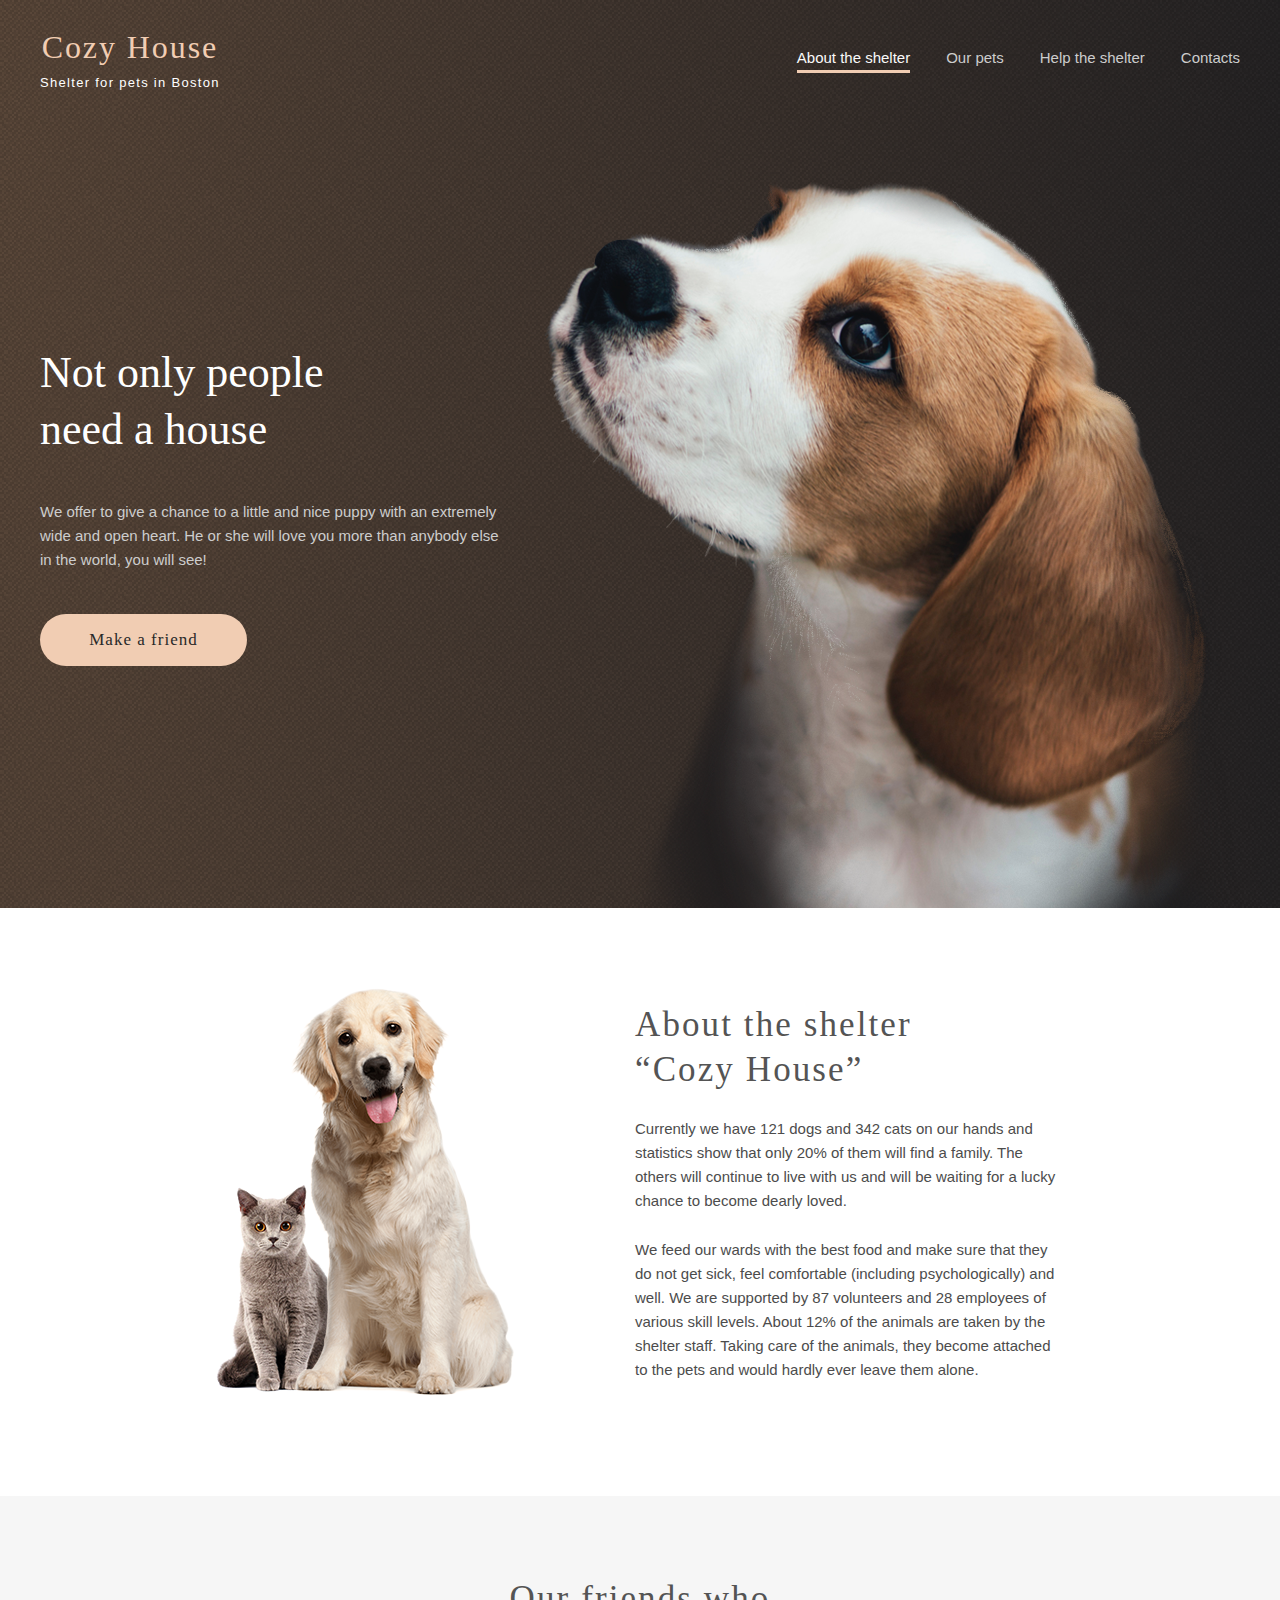
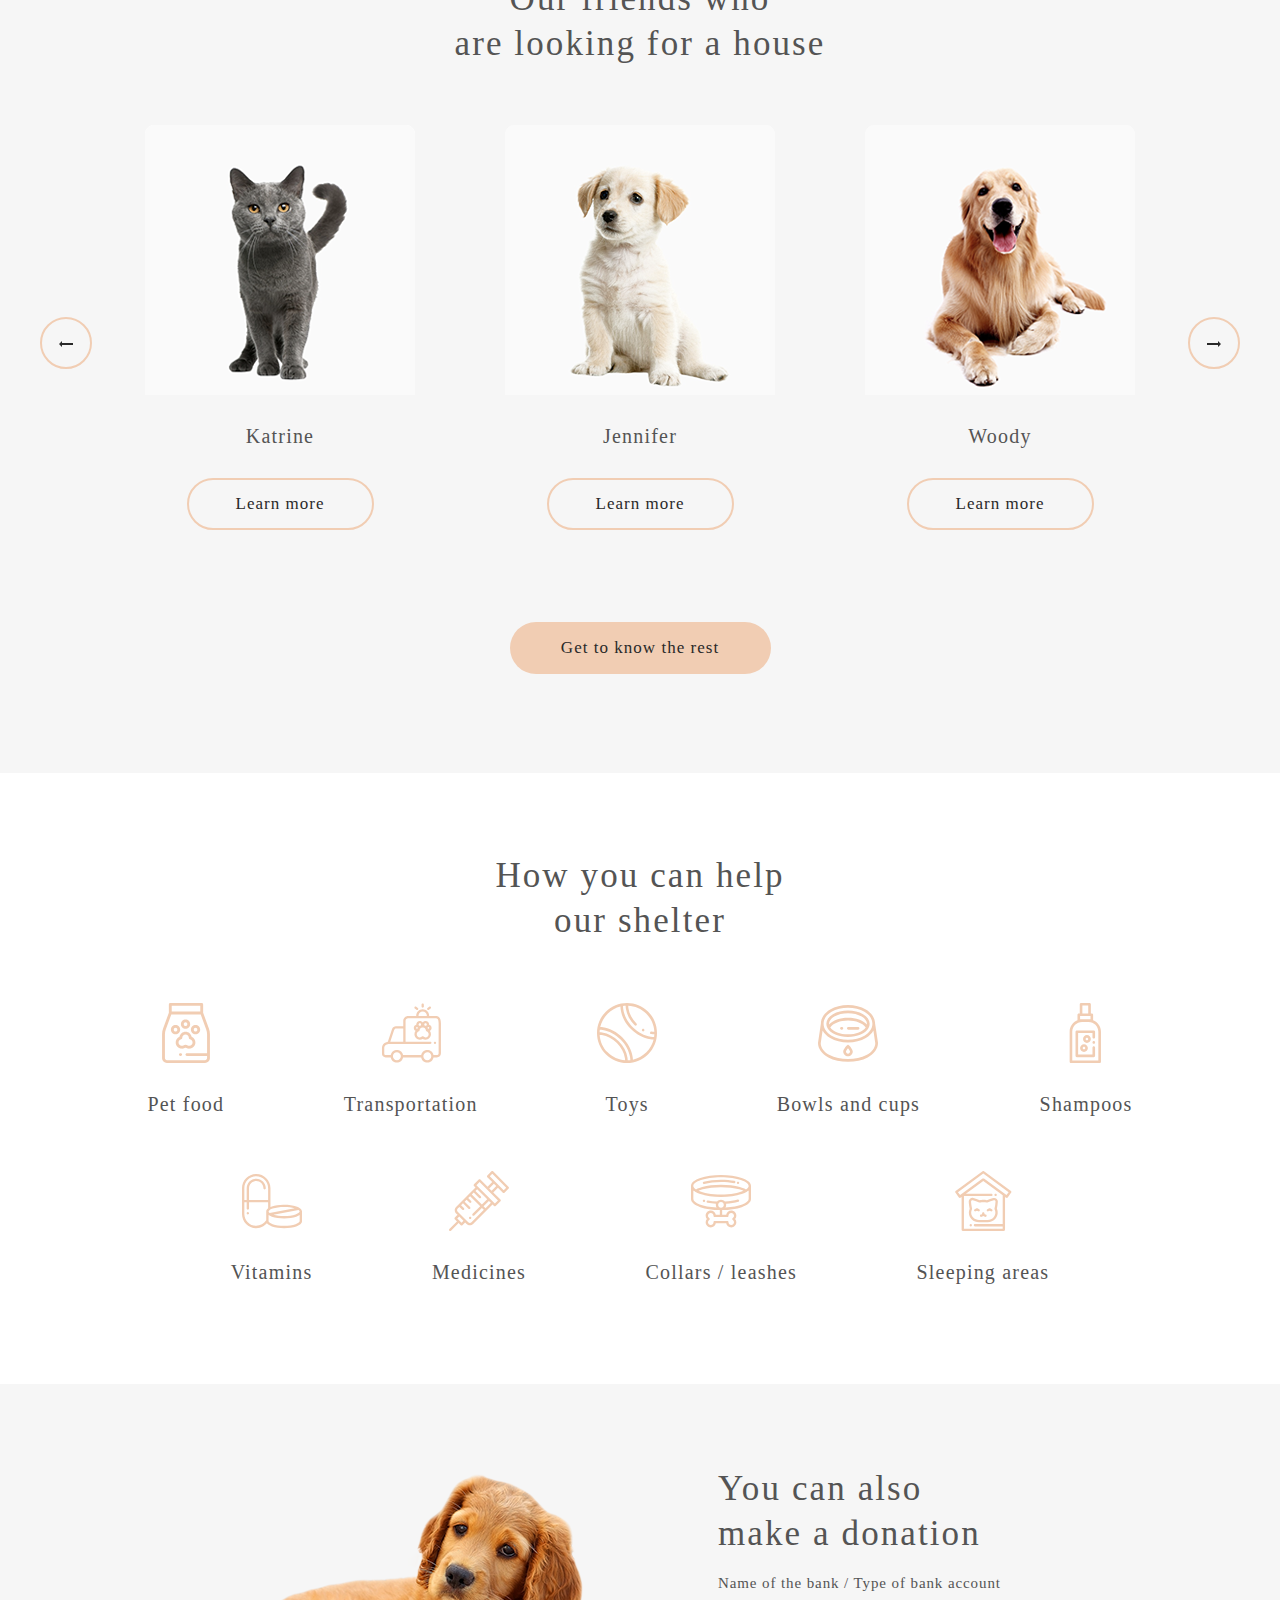
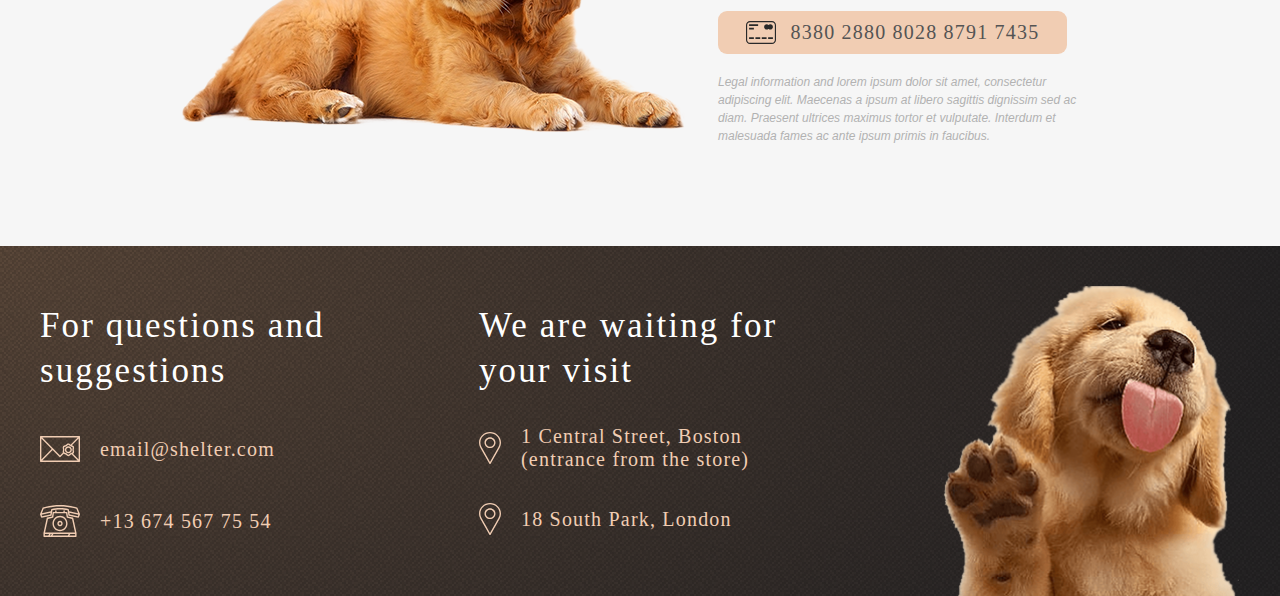
==== index.html @ fbd0bf19 "init: shelter page" ====
<!DOCTYPE html>
<html lang="en">
  <head>
    <meta charset="UTF-8" />
    <meta http-equiv="X-UA-Compatible" content="IE=edge" />
    <meta name="viewport" content="width=device-width, initial-scale=1.0" />
    <link rel="stylesheet" type="text/css" href="style.css" />
    <title>Shelter</title>
  </head>
  <body>
    <div class="first-whole-width">
      <div class="main-wrapper">
        <div class="wrapper-first-screen">
          <div class="first-screen">
            <header>
              <div class="logo">
                <h2 class="title">Cozy House</h2>
                <p class="subtitle">Shelter for pets in Boston</p>
              </div>
              <nav>
                <ul>
                  <li class="active">
                    <a href="#">About the shelter</a>
                    <div></div>
                  </li>
                  <li>
                    <a href="#">Our pets</a>
                    <div></div>
                  </li>
                  <li>
                    <a href="#">Help the shelter</a>
                    <div></div>
                  </li>
                  <li>
                    <a href="#">Contacts</a>
                    <div></div>
                  </li>
                </ul>
              </nav>
            </header>
            <section>
              <h2>Not only people need a house</h2>
              <p class="p-large">
                We offer to give a chance to a little and nice puppy with an
                extremely wide and open heart. He or she will love you more than
                anybody else in the world, you will see!
              </p>
              <button>Make a friend</button>
            </section>
            <div><img src="/images/start-screen-puppy.png" alt="" /></div>
          </div>
        </div>
      </div>

      <main>
        <div class="second-whole-width">
          <div class="wrapper-second-screen">
            <div class="second-screen">
              <section>
                <div>
                  <img
                    src="./images/about-pets.png"
                    alt="a dog with floppy ears and curios cat are looking at you "
                  />
                </div>
                <div>
                  <h3>
                    About the shelter <br />
                    “Cozy House”
                  </h3>
                  <p class="p-large">
                    Currently we have 121 dogs and 342 cats on our hands and
                    statistics show that only 20% of them will find a family.
                    The others will continue to live with us and will be waiting
                    for a lucky chance to become dearly loved.
                  </p>
                  <p class="p-large">
                    We feed our wards with the best food and make sure that they
                    do not get sick, feel comfortable (including
                    psychologically) and well. We are supported by 87 volunteers
                    and 28 employees of various skill levels. About 12% of the
                    animals are taken by the shelter staff. Taking care of the
                    animals, they become attached to the pets and would hardly
                    ever leave them alone.
                  </p>
                </div>
              </section>
            </div>
          </div>
        </div>
        <div class="third-whole-width">
          <div class="wrapper-third-screen">
            <div class="third-screen">
              <section>
                <h3>Our friends who <br />are looking for a house</h3>
                <div>
                  <button>
                    <img
                      src="./images/Arrow-left.svg"
                      alt="arrow to the left"
                    />
                  </button>
                  <div class="pets">
                    <figure>
                      <div>
                        <img
                          src="./images/pets-katrine.png"
                          alt="nice looking pussy"
                        />
                      </div>
                      <figcaption>Katrine</figcaption>
                      <button>Learn more</button>
                    </figure>
                    <figure>
                      <div>
                        <img
                          src="./images/pets-jennifer.png"
                          alt="nice looking doggy"
                        />
                      </div>
                      <figcaption>Jennifer</figcaption>
                      <button>Learn more</button>
                    </figure>

                    <figure>
                      <div>
                        <img
                          src="./images/pets-woody.png"
                          alt="nice looking dog"
                        />
                      </div>
                      <figcaption>Woody</figcaption>
                      <button>Learn more</button>
                    </figure>
                  </div>
                  <button>
                    <img
                      src="./images/Arrow-right.svg"
                      alt="arrow to the right"
                    />
                  </button>
                </div>
                <button>Get to know the rest</button>
              </section>
            </div>
          </div>
        </div>
        <div class="fourth-whole-width">
          <div class="wrapper-fourth-screen">
            <div class="fourth-screen">
              <h3>
                How you can help<br />
                our shelter
              </h3>
              <ul>
                <li>
                  <img src="./images/icon-pet-food.svg" alt="" />
                  <h4>Pet food</h4>
                </li>
                <li>
                  <img src="./images/icon-transportation.svg" alt="" />
                  <h4>Transportation</h4>
                </li>
                <li>
                  <img src="./images/icon-toys.svg" alt="" />
                  <h4>Toys</h4>
                </li>
                <li>
                  <img src="./images/icon-bowls-and-cups.svg" alt="" />
                  <h4>Bowls and cups</h4>
                </li>
                <li>
                  <img src="./images/icon-shampoos.svg" alt="" />
                  <h4>Shampoos</h4>
                </li>

                <li>
                  <img src="./images/icon-vitamins.svg" alt="" />
                  <h4>Vitamins</h4>
                </li>
                <li>
                  <img src="./images/icon-medicines.svg" alt="" />
                  <h4>Medicines</h4>
                </li>
                <li>
                  <img src="./images/icon-collars-leashes.svg" alt="" />
                  <h4>Collars / leashes</h4>
                </li>
                <li>
                  <img src="./images/icon-sleeping-area.svg" alt="" />
                  <h4>Sleeping areas</h4>
                </li>
              </ul>
            </div>
          </div>
        </div>
        <div class="fifth-whole-width">
          <div class="wrapper-fifth-screen">
            <div class="fifth-screen">
              <section>
                <div>
                  <img src="./images/donation-dog.png" alt="nice doggy" />
                </div>
                <div>
                  <h3>
                    You can also <br />
                    make a donation
                  </h3>
                  <h5>Name of the bank / Type of bank account</h5>
                  <div class="card">
                    <img
                      src="./images/credit-card.svg"
                      alt="credit card icon"
                    />
                    <p class="card-p">8380 2880 8028 8791 7435</p>
                  </div>
                  <p class="legal">
                    Legal information and lorem ipsum dolor sit amet,
                    consectetur adipiscing elit. Maecenas a ipsum at libero
                    sagittis dignissim sed ac diam. Praesent ultrices maximus
                    tortor et vulputate. Interdum et malesuada fames ac ante
                    ipsum primis in faucibus.
                  </p>
                </div>
              </section>
            </div>
          </div>
        </div>
      </main>
      <div class="sixth-whole-width">
        <footer class="wrapper-sixth-screen">
          <div class="sixth-screen">
            <div>
              <h3>For questions and suggestions</h3>
              <address class="address1">
                <div>
                  <img src="./images/icon-email.svg" alt="email icon" />
                  <p>email@shelter.com</p>
                </div>
                <div>
                  <img src="./images/icon-phone.svg" alt="telephone icon" />
                  <p>+13 674 567 75 54</p>
                </div>
              </address>
            </div>

            <div>
              <h3>We are waiting for your visit</h3>
              <address class="address2">
                <div>
                  <img src="./images/icon-marker.svg" alt="email icon" />
                  <p>1 Central Street, Boston (entrance from the store)</p>
                </div>
                <div>
                  <img src="./images/icon-marker.svg" alt="telephone icon" />
                  <p>18 South Park, London</p>
                </div>
              </address>
            </div>
          </div>
          <img src="./images/footer-puppy.png" alt="sweety puppy pic" />
        </footer>
      </div>
    </div>
  </body>
</html>
---- style.css ----
*,
::before,
::after {
  box-sizing: border-box;
}

body {
  width: 100%;
  padding: 0;
  margin: 0;
}

.wrapper-first-screen {
  height: 908px;
  width: 1280px;
}

.first-screen button {
  background-color: #f1cdb3;
  border-radius: 100px;
  width: 207px;
  height: 52px;

  border: none;
  padding: 0;

  cursor: pointer;

  font-family: Georgia, "Times New Roman", Times, serif;
  font-style: normal;
  font-weight: 400;
  font-size: 17px;
  line-height: 22px;

  letter-spacing: 0.06em;

  color: #292929;
  transition: all;
  transition-duration: 300ms;
}

.first-screen button:hover {
  background-color: #fddcc4;
}

.first-screen :where(h2, h3, h4) {
  font-style: normal;
  font-weight: 400;
  color: #ffffff;
}

h2,
h3,
h4,
h5 {
  font-style: normal;
  font-weight: 400;
  color: #545454;
  padding: 0;
  margin: 0;
}

h2 {
  font-size: 44px;
  line-height: 57px;

  font-family: Georgia, "Times New Roman", Times, serif;
}

h3 {
  font-size: 35px;
  line-height: 45px;

  letter-spacing: 0.06em;
  font-family: Georgia, "Times New Roman", Times, serif;
}

h4 {
  font-size: 20px;
  line-height: 23px;
  letter-spacing: 0.06em;
  font-family: Georgia, "Times New Roman", Times, serif;
}

h5 {
  font-size: 15px;
  line-height: 17px;
  letter-spacing: 0.06em;
  font-family: Georgia, "Times New Roman", Times, serif;
}

p {
  font-family: Arial, Helvetica, sans-serif;
  font-style: italic;
  font-weight: 400;
  font-size: 12px;
  line-height: 18px;
  color: #4c4c4c;
  padding: 0;
  margin: 0;
}

.p-large {
  font-style: normal;
  font-weight: 400;
  font-size: 15px;
  line-height: 24px;
  color: #4c4c4c;
  padding: 0;
  margin: 0;
}

.first-screen p {
  font-family: Arial, Helvetica, sans-serif;
  font-style: italic;
  font-weight: 400;
  font-size: 12px;
  line-height: 18px;
  color: #b2b2b2;
}

.first-screen .p-large {
  font-style: normal;
  font-weight: 400;
  font-size: 15px;
  line-height: 24px;
  color: #cdcdcd;
}

.first-whole-width {
  background: url(./images/noise.png),
    radial-gradient(100% 215.42% at 0% 0%, #5b483a 0%, #262425 100%)
      /* warning: gradient uses a rotation that is not supported by CSS and may not behave as expected */,
    #211f20;
}

.second-whole-width {
  background-color: #ffffff;
  display: flex;
  justify-content: center;
}

.third-whole-width {
  background-color: #f6f6f6;
  display: flex;
  justify-content: center;
}

.fourth-whole-width {
  background-color: #ffffff;
  display: flex;
  justify-content: center;
}

.fifth-whole-width {
  background-color: #f6f6f6;
  display: flex;
  justify-content: center;
}

.sixth-whole-width {
  display: flex;
  justify-content: center;
  background: url(./images/noise.png),
    radial-gradient(100% 215.42% at 0% 0%, #5b483a 0%, #262425 100%)
      /* warning: gradient uses a rotation that is not supported by CSS and may not behave as expected */,
    #211f20;
}

.first-screen {
  padding: 30px 40px 0 40px;

  position: relative;
  height: 100%;
  display: flex;
  flex-flow: column wrap;
  justify-content: space-between;
}

header {
  display: flex;
  flex-flow: row wrap;
  justify-content: space-between;
}

nav a {
  text-decoration: none;

  font-family: "Georgia";
  font-style: italic;
  font-weight: 400;
  font-size: 22px;
  line-height: 29px;

  color: #cdcdcd;
}

li {
  list-style: none;
}

header ul {
  display: flex;
  gap: 36px;
  justify-content: space-between;
}

.first-screen img {
  bottom: 0;
  right: 38px;
  position: absolute;
  width: 698px;
  height: 728px;
}

.subtitle {
  font-family: Arial, Helvetica, sans-serif;
  font-style: normal;
  font-weight: 400;
  font-size: 13px;
  line-height: 15px;

  letter-spacing: 0.1em;

  color: #ffffff;
  padding: 0;
  margin: 0;
}

.logo {
  display: flex;
  flex-flow: column wrap;
  gap: 10px;
  align-items: center;
}

nav a {
  text-decoration: none;

  font-family: Arial, Helvetica, sans-serif;
  font-style: normal;
  font-weight: 400;
  font-size: 15px;
  line-height: 24px;

  color: #cdcdcd;
  transition: all;
  transition-duration: 300ms;
}

nav li:hover a {
  color: #fafafa;
}

nav li:nth-child(1) a {
  color: #fafafa;
}

nav div {
  transition: all;
  transition-duration: 400ms;
  background: #f1cdb3;
  height: 3px;
  opacity: 0;
}

nav li:hover div {
  opacity: 1;
}

nav li:nth-child(1) div {
  opacity: 1;
}

.wrapper-first-screen .p-large {
  width: 460px;
  height: 72px;
}

.wrapper-first-screen h2 {
  width: 310px;
  height: 114px;
}

.wrapper-first-screen section {
  margin: 0;
  padding: 0;
  display: flex;
  flex-flow: column wrap;

  gap: 42px;
  margin-bottom: -12px;
}

.wrapper-first-screen h2 {
  margin: 0;
  padding: 0;
}

.wrapper-first-screen .p-large {
  margin: 0;
  padding: 0;
}

.wrapper-second-screen {
  padding-top: 80px;
  height: 588px;
  width: 1280px;
}

.second-screen section {
  display: flex;
  align-items: center;
  justify-content: center;
  gap: 112px;
}

.second-screen section div:nth-child(2) {
  height: 380px;
  width: 430px;
  display: flex;
  flex-flow: column wrap;
  gap: 25px;
}

.second-screen section div:nth-child(1) {
  height: 408px;
  width: 308px;
}

.wrapper-third-screen {
  height: 877px;
  width: 1280px;
  background: #f6f6f6;
}

.third-screen div button {
  background-color: transparent;
  width: 52px;
  height: 52px;
  border-radius: 100%;

  border: 2px solid #f1cdb3;

  cursor: pointer;

  transition: all;
  transition-duration: 300ms;
  margin-top: 30px;
}

.third-screen div button:hover {
  background-color: #fddcc4;
  border: 2px solid #fddcc4;
}

.third-screen section > button {
  background-color: #f1cdb3;
  border-radius: 100px;
  width: 261px;
  height: 52px;

  border: none;
  padding: 0;

  cursor: pointer;
  font-family: Georgia, "Times New Roman", Times, serif;
  font-style: normal;
  font-weight: 400;
  font-size: 17px;
  line-height: 22px;
  letter-spacing: 0.06em;
  color: #292929;
  transition: all;
  transition-duration: 300ms;
  margin-top: 33px;
}

.third-screen section > button:hover {
  background-color: #fddcc4;
}

.third-screen section {
  display: flex;
  flex-flow: column nowrap;
  justify-content: center;
  align-items: center;
  gap: 43px;
}

.third-screen section > div {
  display: flex;
  flex-flow: row nowrap;
  justify-items: center;
  align-items: center;
  gap: 13px;
}

.pets {
  display: flex;
  flex-flow: row nowrap;
  gap: 10px;
}

figcaption {
  font-family: Georgia, "Times New Roman", Times, serif;
  font-style: normal;
  font-weight: 400;
  font-size: 20px;
  line-height: 23px;
  color: #545454;
  text-align: center;
  letter-spacing: 0.06em;
}

.pets figure {
  display: flex;
  flex-flow: column nowrap;
  justify-items: center;
  align-items: center;
  gap: 26px;
}

.pets figure > button {
  width: 187px;
  height: 52px;
  color: #292929;
  font-family: Georgia, "Times New Roman", Times, serif;
  font-style: normal;
  font-weight: 400;
  font-size: 17px;
  line-height: 22px;
  border: 2px solid #f1cdb3;
  border-radius: 100px;
  margin-top: 4px;

  letter-spacing: 0.06em;
}

.third-screen h3 {
  width: 400px;
  text-align: center;
  margin-top: 80px;
}

.wrapper-fourth-screen {
  height: 611px;
  width: 1280px;
}

.wrapper-fourth-screen h3 {
  text-align: center;
  margin-bottom: 60px;
  margin-top: 80px;
}

.wrapper-fourth-screen ul {
  display: flex;
  flex-flow: row wrap;
  column-gap: 119.5px;
  justify-content: center;
  row-gap: 55px;

  padding: 0 50px 0 50px;
}
.wrapper-fourth-screen li {
  display: flex;
  flex-flow: column nowrap;
  align-items: center;
  justify-content: start;
  gap: 30px;
}

.wrapper-fourth-screen img {
  height: 60px;
  width: 60px;
}

.wrapper-fifth-screen {
  width: 1280px;
  height: 462px;
  background: #f6f6f6;
}

.card-p {
  font-family: Georgia, "Times New Roman", Times, serif;
  font-style: normal;
  font-weight: 400;
  font-size: 20px;
  line-height: 23px;

  letter-spacing: 0.06em;

  color: #545454;
}

.legal {
  font-family: Arial, Helvetica, sans-serif;
  font-style: italic;
  font-weight: 400;
  font-size: 12px;
  line-height: 18px;
  width: 380px;
  height: 72px;
  text-align: left;

  color: #b2b2b2;
}

.wrapper-fifth-screen section {
  display: flex;
  flex-flow: row nowrap;
  justify-content: center;
  gap: 31px;
  align-items: center;
}
.fifth-screen {
  padding-top: 81.5px;
}

.wrapper-fifth-screen section div:nth-child(2) {
  display: flex;
  flex-flow: column nowrap;

  gap: 19px;
}

.card {
  display: flex;
  gap: 15px;
  justify-content: center;
  align-items: center;
  background-color: #f1cdb3;
  border-radius: 9px;
  width: 349px;
  height: 43px;
}

.sixth-screen {
  display: flex;

  gap: 137px;
}

/* .wrapper-sixth-screen {
} */

.wrapper-sixth-screen {
  width: 1280px;
  height: 350px;
}
footer > img {
  position: absolute;
  right: 40px;
  bottom: 0;
}

footer {
  position: relative;
}

footer h3 {
  height: 90px;
  width: 300px;
  font-family: Georgia, "Times New Roman", Times, serif;
  font-style: normal;
  font-weight: 400;
  font-size: 35px;
  line-height: 45px;

  letter-spacing: 0.06em;

  color: #ffffff;
}

footer p {
  font-family: Georgia, "Times New Roman", Times, serif;
  font-style: normal;
  font-weight: 400;
  font-size: 20px;
  line-height: 23px;

  letter-spacing: 0.06em;

  color: #f1cdb3;
}

footer address > div {
  display: flex;
  gap: 20px;

  align-items: center;
}

.sixth-screen > div {
  padding: 57px 0px 0px 40px;
  display: flex;
  flex-flow: column wrap;
  gap: 40px;
  width: 302px;
}

.sixth-screen > div:nth-child(2) {
  justify-content: center;
  gap: 32px;
}
/*
.sixth-screen address > div:nth-child(1) {
  margin-bottom: -14px;
} */

.address1 {
  display: flex;
  flex-flow: column wrap;
  gap: 40px;
}

.address2 {
  display: flex;
  flex-flow: column wrap;
  gap: 32px;
}

body {
  width: 100wv;
}

.main-wrapper {
  display: flex;
  flex-flow: column;
  align-items: center;

  width: 100%;
}

h2.title {
  font-family: Georgia, "Times New Roman", Times, serif;
  font-style: normal;
  font-weight: 400;
  font-size: 32px;
  line-height: 35px;

  letter-spacing: 0.06em;
  height: auto;
  width: auto;

  color: #f1cdb3;
  padding: 0;
  margin: 0;
}

p.subtitle {
  font-family: Arial, Helvetica, sans-serif;
  font-style: normal;
  font-weight: 400;
  font-size: 13px;
  line-height: 15px;

  letter-spacing: 0.1em;

  color: #ffffff;
  padding: 0;
  margin: 0;
}

.logo {
  display: flex;
  flex-flow: column wrap;

  align-items: center;
  justify-content: center;
}
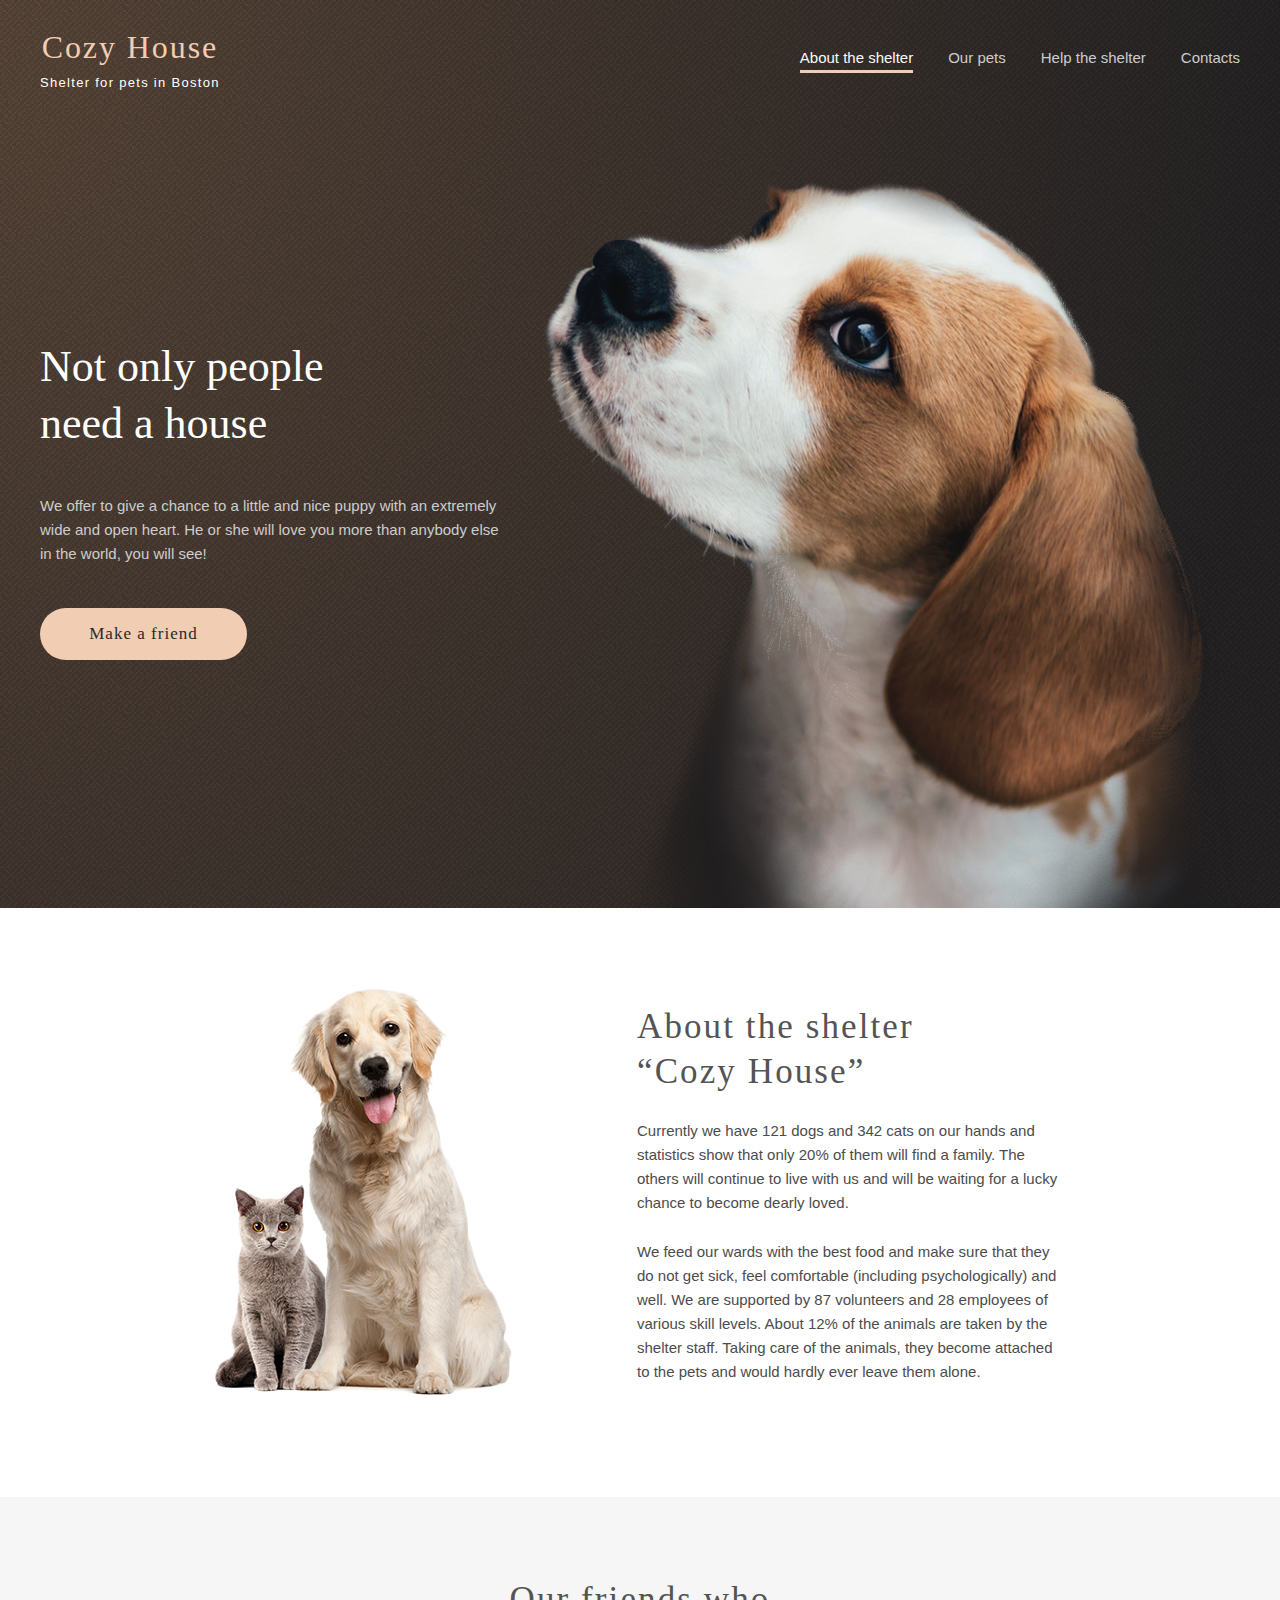
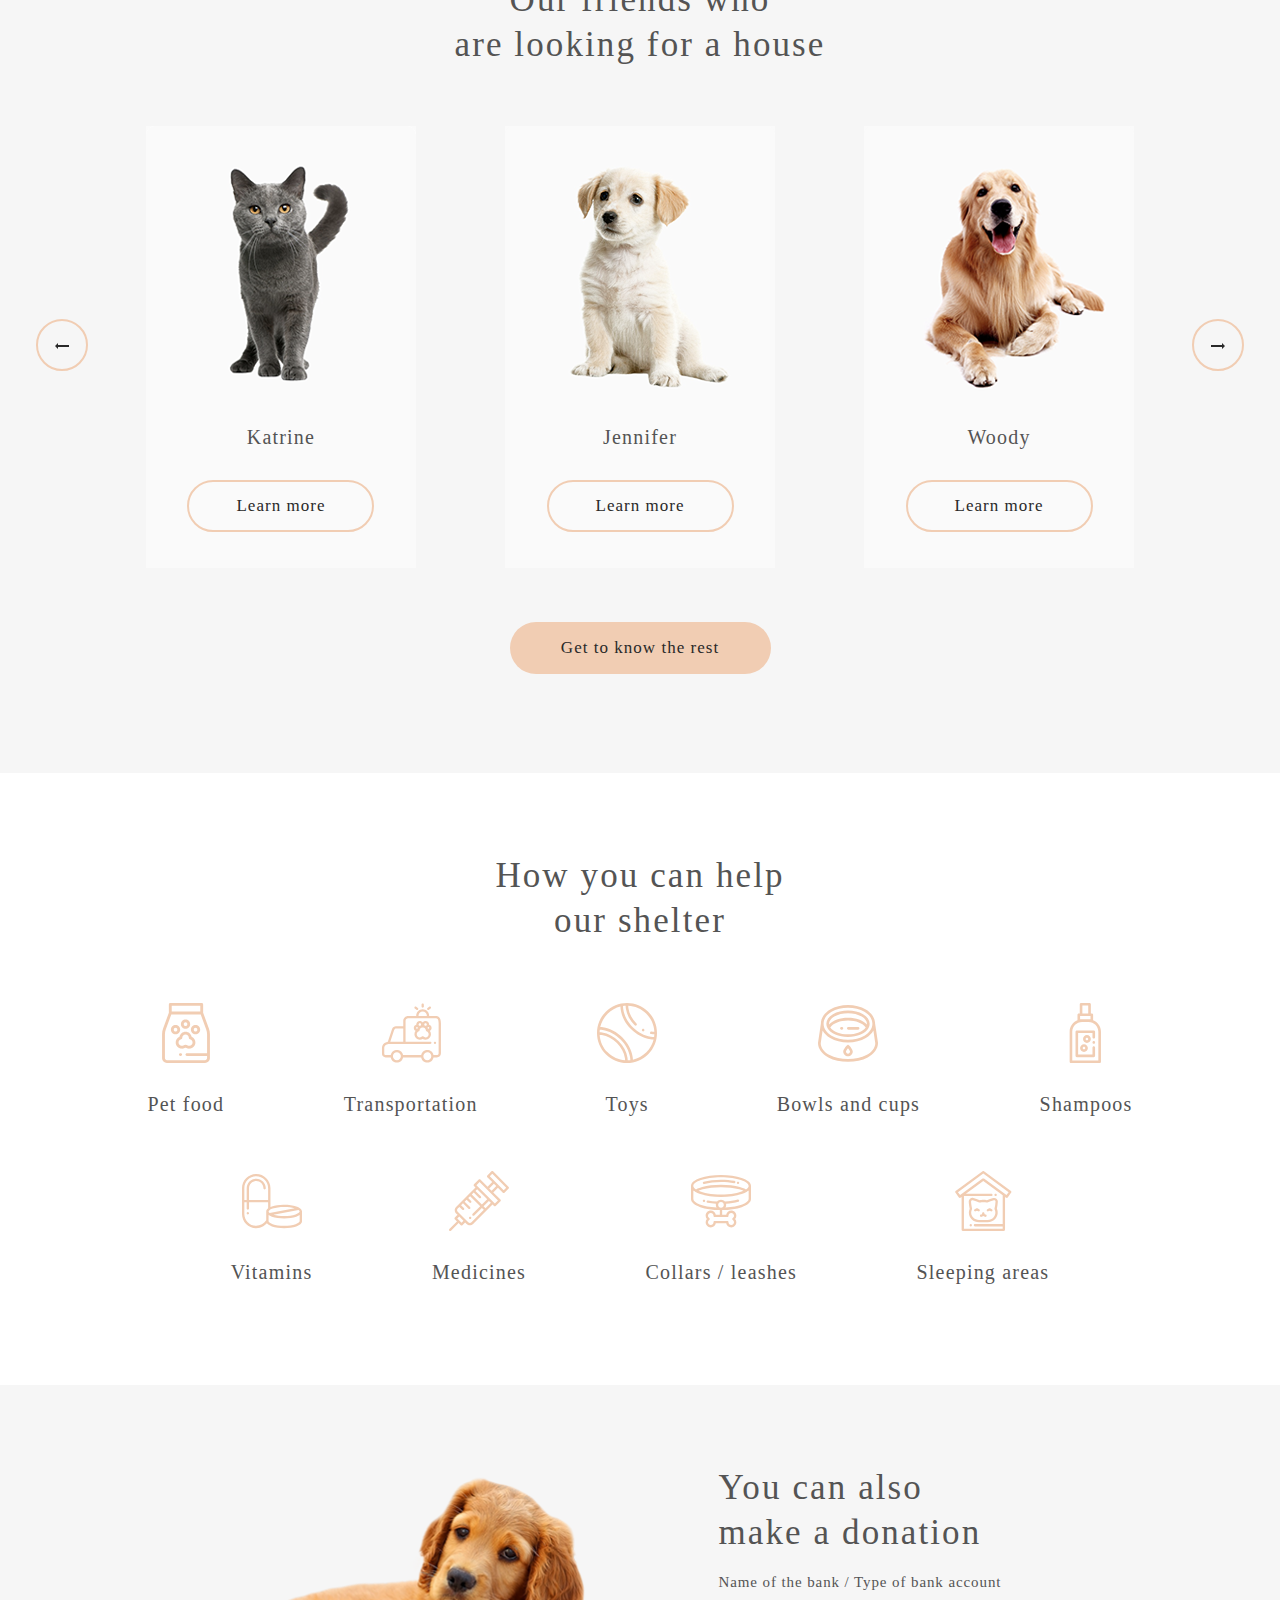
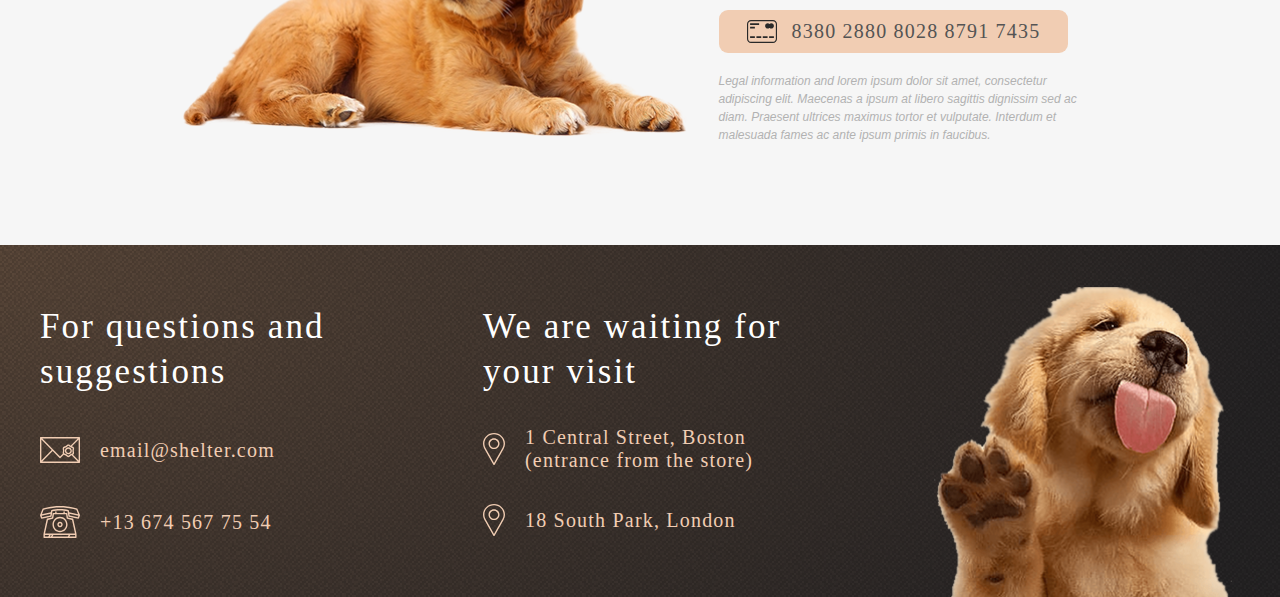
==== commit c2897f97: "feat: вщту" ====
--- a/index.html
+++ b/index.html
@@ -5,262 +5,276 @@
     <meta http-equiv="X-UA-Compatible" content="IE=edge" />
     <meta name="viewport" content="width=device-width, initial-scale=1.0" />
     <link rel="stylesheet" type="text/css" href="style.css" />
+    <link rel="icon" type="image/x-icon" href="./images/favicon.ico" />
     <title>Shelter</title>
   </head>
   <body>
     <div class="first-whole-width">
-      <div class="main-wrapper">
-        <div class="wrapper-first-screen">
-          <div class="first-screen">
-            <header>
-              <div class="logo">
-                <h2 class="title">Cozy House</h2>
-                <p class="subtitle">Shelter for pets in Boston</p>
+      <div class="first-screen">
+        <header>
+          <div class="logo">
+            <a href="#">
+              <h2 class="title">Cozy House</h2>
+              <p class="subtitle">Shelter for pets in Boston</p>
+            </a>
+          </div>
+          <nav>
+            <ul>
+              <li class="active">
+                <a href="#">About the shelter</a>
+                <div></div>
+              </li>
+              <li>
+                <a href="./pages/pets/index.html">Our pets</a>
+                <div></div>
+              </li>
+              <li>
+                <a href="#help">Help the shelter</a>
+                <div></div>
+              </li>
+              <li>
+                <a href="#contacts">Contacts</a>
+                <div></div>
+              </li>
+              <div class="header-burger">
+                <span class="first-line burger-line"></span>
+                <span class="second-line burger-line"></span>
+                <span class="third-line burger-line"></span>
               </div>
-              <nav>
-                <ul>
-                  <li class="active">
-                    <a href="#">About the shelter</a>
-                    <div></div>
-                  </li>
-                  <li>
-                    <a href="#">Our pets</a>
-                    <div></div>
-                  </li>
-                  <li>
-                    <a href="#">Help the shelter</a>
-                    <div></div>
-                  </li>
-                  <li>
-                    <a href="#">Contacts</a>
-                    <div></div>
-                  </li>
-                </ul>
-              </nav>
-            </header>
-            <section>
-              <h2>Not only people need a house</h2>
-              <p class="p-large">
-                We offer to give a chance to a little and nice puppy with an
-                extremely wide and open heart. He or she will love you more than
-                anybody else in the world, you will see!
+            </ul>
+            <img src="./images/Burger.svg" alt="" />
+          </nav>
+        </header>
+        <section class="not-only">
+          <div>
+            <h1>Not only people need a house</h1>
+            <p class="p-large">
+              We offer to give a chance to a little and nice puppy with an
+              extremely wide and open heart. He or she will love you more than
+              anybody else in the world, you will see!
+            </p>
+            <form action="#our-friends">
+              <button>Make a friend</button>
+            </form>
+          </div>
+          <div><img src="./images/start-screen-puppy.png" alt="" /></div>
+        </section>
+      </div>
+    </div>
+
+    <main>
+      <div class="second-screen">
+        <section class="about">
+          <div>
+            <img
+              src="./images/about-pets.png"
+              alt="a dog with floppy ears and curios cat are looking at you "
+            />
+          </div>
+          <div>
+            <h3>
+              About the shelter <br />
+              “Cozy House”
+            </h3>
+            <p class="p-large">
+              Currently we have 121 dogs and 342 cats on our hands and
+              statistics show that only 20% of them will find a family. The
+              others will continue to live with us and will be waiting for a
+              lucky chance to become dearly loved.
+            </p>
+            <p class="p-large">
+              We feed our wards with the best food and make sure that they do
+              not get sick, feel comfortable (including psychologically) and
+              well. We are supported by 87 volunteers and 28 employees of
+              various skill levels. About 12% of the animals are taken by the
+              shelter staff. Taking care of the animals, they become attached to
+              the pets and would hardly ever leave them alone.
+            </p>
+          </div>
+        </section>
+      </div>
+
+      <div class="wrapper-third-screen">
+        <div class="third-screen" id="our-friends">
+          <section class="our-friends">
+            <h3>Our friends who <br />are looking for a house</h3>
+            <div>
+              <button>
+                <img src="./images/Arrow-left.svg" alt="arrow to the left" />
+              </button>
+
+              <div class="pets">
+                <figure>
+                  <div>
+                    <img
+                      src="./images/pets-katrine.png"
+                      alt="nice looking pussy"
+                    />
+                  </div>
+
+                  <figcaption>
+                    <p>Katrine</p>
+                    <button>Learn more</button>
+                  </figcaption>
+                </figure>
+                <figure>
+                  <div>
+                    <img
+                      src="./images/pets-jennifer.png"
+                      alt="nice looking doggy"
+                    />
+                  </div>
+                  <figcaption>
+                    <p>Jennifer</p>
+                    <button>Learn more</button>
+                  </figcaption>
+                </figure>
+
+                <figure>
+                  <div>
+                    <img src="./images/pets-woody.png" alt="nice looking dog" />
+                  </div>
+
+                  <figcaption>
+                    <p>Woody</p>
+                    <button>Learn more</button>
+                  </figcaption>
+                </figure>
+              </div>
+
+              <button>
+                <img src="./images/Arrow-right.svg" alt="arrow to the right" />
+              </button>
+            </div>
+            <div class="hidden-btns">
+              <button>
+                <img src="./images/Arrow-left.svg" alt="arrow to the left" />
+              </button>
+              <button>
+                <img src="./images/Arrow-right.svg" alt="arrow to the right" />
+              </button>
+            </div>
+            <form action="./pages/pets/index.html">
+              <button>Get to know the rest</button>
+            </form>
+          </section>
+        </div>
+      </div>
+
+      <div class="wrapper-fourth-screen" id="help">
+        <div class="fourth-screen">
+          <h3>
+            How you can help<br />
+            our shelter
+          </h3>
+          <ul>
+            <li>
+              <img src="./images/icon-pet-food.svg" alt="" />
+              <h4>Pet food</h4>
+            </li>
+            <li>
+              <img src="./images/icon-transportation.svg" alt="" />
+              <h4>Transportation</h4>
+            </li>
+            <li>
+              <img src="./images/icon-toys.svg" alt="" />
+              <h4>Toys</h4>
+            </li>
+            <li>
+              <img src="./images/icon-bowls-and-cups.svg" alt="" />
+              <h4>Bowls and cups</h4>
+            </li>
+            <li>
+              <img src="./images/icon-shampoos.svg" alt="" />
+              <h4>Shampoos</h4>
+            </li>
+
+            <li>
+              <img src="./images/icon-vitamins.svg" alt="" />
+              <h4>Vitamins</h4>
+            </li>
+            <li>
+              <img src="./images/icon-medicines.svg" alt="" />
+              <h4>Medicines</h4>
+            </li>
+            <li>
+              <img src="./images/icon-collars-leashes.svg" alt="" />
+              <h4>Collars / leashes</h4>
+            </li>
+            <li>
+              <img src="./images/icon-sleeping-area.svg" alt="" />
+              <h4>Sleeping areas</h4>
+            </li>
+          </ul>
+        </div>
+      </div>
+
+      <div class="wrapper-fifth-screen">
+        <div class="fifth-screen">
+          <section>
+            <div>
+              <img src="./images/donation-dog.png" alt="nice doggy" />
+            </div>
+            <div>
+              <h3>
+                You can also <br />
+                make a donation
+              </h3>
+              <h5>Name of the bank / Type of bank account</h5>
+              <a href="#">
+                <div class="card">
+                  <img src="./images/credit-card.svg" alt="credit card icon" />
+                  <p class="card-p">8380 2880 8028 8791 7435</p>
+                </div>
+              </a>
+              <p class="legal">
+                Legal information and lorem ipsum dolor sit amet, consectetur
+                adipiscing elit. Maecenas a ipsum at libero sagittis dignissim
+                sed ac diam. Praesent ultrices maximus tortor et vulputate.
+                Interdum et malesuada fames ac ante ipsum primis in faucibus.
               </p>
-              <button>Make a friend</button>
-            </section>
-            <div><img src="/images/start-screen-puppy.png" alt="" /></div>
-          </div>
-        </div>
-      </div>
-
-      <main>
-        <div class="second-whole-width">
-          <div class="wrapper-second-screen">
-            <div class="second-screen">
-              <section>
-                <div>
-                  <img
-                    src="./images/about-pets.png"
-                    alt="a dog with floppy ears and curios cat are looking at you "
-                  />
-                </div>
-                <div>
-                  <h3>
-                    About the shelter <br />
-                    “Cozy House”
-                  </h3>
-                  <p class="p-large">
-                    Currently we have 121 dogs and 342 cats on our hands and
-                    statistics show that only 20% of them will find a family.
-                    The others will continue to live with us and will be waiting
-                    for a lucky chance to become dearly loved.
-                  </p>
-                  <p class="p-large">
-                    We feed our wards with the best food and make sure that they
-                    do not get sick, feel comfortable (including
-                    psychologically) and well. We are supported by 87 volunteers
-                    and 28 employees of various skill levels. About 12% of the
-                    animals are taken by the shelter staff. Taking care of the
-                    animals, they become attached to the pets and would hardly
-                    ever leave them alone.
-                  </p>
-                </div>
-              </section>
-            </div>
-          </div>
-        </div>
-        <div class="third-whole-width">
-          <div class="wrapper-third-screen">
-            <div class="third-screen">
-              <section>
-                <h3>Our friends who <br />are looking for a house</h3>
-                <div>
-                  <button>
-                    <img
-                      src="./images/Arrow-left.svg"
-                      alt="arrow to the left"
-                    />
-                  </button>
-                  <div class="pets">
-                    <figure>
-                      <div>
-                        <img
-                          src="./images/pets-katrine.png"
-                          alt="nice looking pussy"
-                        />
-                      </div>
-                      <figcaption>Katrine</figcaption>
-                      <button>Learn more</button>
-                    </figure>
-                    <figure>
-                      <div>
-                        <img
-                          src="./images/pets-jennifer.png"
-                          alt="nice looking doggy"
-                        />
-                      </div>
-                      <figcaption>Jennifer</figcaption>
-                      <button>Learn more</button>
-                    </figure>
-
-                    <figure>
-                      <div>
-                        <img
-                          src="./images/pets-woody.png"
-                          alt="nice looking dog"
-                        />
-                      </div>
-                      <figcaption>Woody</figcaption>
-                      <button>Learn more</button>
-                    </figure>
-                  </div>
-                  <button>
-                    <img
-                      src="./images/Arrow-right.svg"
-                      alt="arrow to the right"
-                    />
-                  </button>
-                </div>
-                <button>Get to know the rest</button>
-              </section>
-            </div>
-          </div>
-        </div>
-        <div class="fourth-whole-width">
-          <div class="wrapper-fourth-screen">
-            <div class="fourth-screen">
-              <h3>
-                How you can help<br />
-                our shelter
-              </h3>
-              <ul>
-                <li>
-                  <img src="./images/icon-pet-food.svg" alt="" />
-                  <h4>Pet food</h4>
-                </li>
-                <li>
-                  <img src="./images/icon-transportation.svg" alt="" />
-                  <h4>Transportation</h4>
-                </li>
-                <li>
-                  <img src="./images/icon-toys.svg" alt="" />
-                  <h4>Toys</h4>
-                </li>
-                <li>
-                  <img src="./images/icon-bowls-and-cups.svg" alt="" />
-                  <h4>Bowls and cups</h4>
-                </li>
-                <li>
-                  <img src="./images/icon-shampoos.svg" alt="" />
-                  <h4>Shampoos</h4>
-                </li>
-
-                <li>
-                  <img src="./images/icon-vitamins.svg" alt="" />
-                  <h4>Vitamins</h4>
-                </li>
-                <li>
-                  <img src="./images/icon-medicines.svg" alt="" />
-                  <h4>Medicines</h4>
-                </li>
-                <li>
-                  <img src="./images/icon-collars-leashes.svg" alt="" />
-                  <h4>Collars / leashes</h4>
-                </li>
-                <li>
-                  <img src="./images/icon-sleeping-area.svg" alt="" />
-                  <h4>Sleeping areas</h4>
-                </li>
-              </ul>
-            </div>
-          </div>
-        </div>
-        <div class="fifth-whole-width">
-          <div class="wrapper-fifth-screen">
-            <div class="fifth-screen">
-              <section>
-                <div>
-                  <img src="./images/donation-dog.png" alt="nice doggy" />
-                </div>
-                <div>
-                  <h3>
-                    You can also <br />
-                    make a donation
-                  </h3>
-                  <h5>Name of the bank / Type of bank account</h5>
-                  <div class="card">
-                    <img
-                      src="./images/credit-card.svg"
-                      alt="credit card icon"
-                    />
-                    <p class="card-p">8380 2880 8028 8791 7435</p>
-                  </div>
-                  <p class="legal">
-                    Legal information and lorem ipsum dolor sit amet,
-                    consectetur adipiscing elit. Maecenas a ipsum at libero
-                    sagittis dignissim sed ac diam. Praesent ultrices maximus
-                    tortor et vulputate. Interdum et malesuada fames ac ante
-                    ipsum primis in faucibus.
-                  </p>
-                </div>
-              </section>
-            </div>
-          </div>
-        </div>
-      </main>
-      <div class="sixth-whole-width">
-        <footer class="wrapper-sixth-screen">
-          <div class="sixth-screen">
+            </div>
+          </section>
+        </div>
+      </div>
+    </main>
+    <div class="sixth-whole-width">
+      <footer class="wrapper-sixth-screen" id="contacts">
+        <div class="sixth-screen">
+          <div>
             <div>
               <h3>For questions and suggestions</h3>
               <address class="address1">
-                <div>
+                <a href="mailto:email@shelter.com" target="_blank">
                   <img src="./images/icon-email.svg" alt="email icon" />
                   <p>email@shelter.com</p>
-                </div>
-                <div>
+                </a>
+                <a href="tel:+136745677554">
                   <img src="./images/icon-phone.svg" alt="telephone icon" />
                   <p>+13 674 567 75 54</p>
-                </div>
+                </a>
               </address>
             </div>
 
             <div>
               <h3>We are waiting for your visit</h3>
               <address class="address2">
-                <div>
+                <a href="https://goo.gl/maps/egJzPvx3kGUcjXBK8" target="_blank">
                   <img src="./images/icon-marker.svg" alt="email icon" />
                   <p>1 Central Street, Boston (entrance from the store)</p>
-                </div>
-                <div>
+                </a>
+                <a href="https://goo.gl/maps/egJzPvx3kGUcjXBK8" target="_blank">
                   <img src="./images/icon-marker.svg" alt="telephone icon" />
                   <p>18 South Park, London</p>
-                </div>
+                </a>
               </address>
             </div>
           </div>
-          <img src="./images/footer-puppy.png" alt="sweety puppy pic" />
-        </footer>
-      </div>
+          <div>
+            <img src="./images/footer-puppy.png" alt="sweety puppy pic" />
+          </div>
+        </div>
+      </footer>
     </div>
   </body>
 </html>
--- a/style.css
+++ b/style.css
@@ -4,15 +4,167 @@
   box-sizing: border-box;
 }
 
+html {
+  scroll-behavior: smooth;
+}
+
+a {
+  text-decoration: none;
+}
+
 body {
   width: 100%;
   padding: 0;
   margin: 0;
 }
 
-.wrapper-first-screen {
-  height: 908px;
-  width: 1280px;
+h1,
+h2,
+h3,
+h4,
+h5 {
+  font-style: normal;
+  font-weight: 400;
+  color: #545454;
+  padding: 0;
+  margin: 0;
+}
+
+h2,
+h1 {
+  font-size: 44px;
+  line-height: 57px;
+
+  font-family: Georgia, "Times New Roman", Times, serif;
+}
+
+h3 {
+  font-size: 35px;
+  line-height: 45px;
+
+  letter-spacing: 0.06em;
+  font-family: Georgia, "Times New Roman", Times, serif;
+}
+
+h4 {
+  font-size: 20px;
+  line-height: 23px;
+  letter-spacing: 0.06em;
+  font-family: Georgia, "Times New Roman", Times, serif;
+}
+
+h5 {
+  font-size: 15px;
+  line-height: 17px;
+  letter-spacing: 0.06em;
+  font-family: Georgia, "Times New Roman", Times, serif;
+}
+
+p {
+  font-family: Arial, Helvetica, sans-serif;
+  font-style: italic;
+  font-weight: 400;
+  font-size: 12px;
+  line-height: 18px;
+  color: #4c4c4c;
+  padding: 0;
+  margin: 0;
+}
+
+.p-large {
+  font-style: normal;
+  font-weight: 400;
+  font-size: 15px;
+  line-height: 24px;
+  color: #4c4c4c;
+  padding: 0;
+  margin: 0;
+}
+
+/*  FIRST SCREEN  */
+
+nav img {
+  display: none;
+}
+
+header {
+  display: flex;
+  flex-flow: row wrap;
+  justify-content: space-between;
+}
+
+nav a {
+  text-decoration: none;
+
+  font-family: "Georgia";
+  font-style: italic;
+  font-weight: 400;
+  font-size: 22px;
+  line-height: 29px;
+
+  color: #cdcdcd;
+}
+
+li {
+  list-style: none;
+}
+
+header ul {
+  display: flex;
+  gap: 35px;
+  justify-content: space-between;
+}
+
+.subtitle {
+  font-family: Arial, Helvetica, sans-serif;
+  font-style: normal;
+  font-weight: 400;
+  font-size: 13px;
+  line-height: 15px;
+
+  letter-spacing: 0.1em;
+
+  color: #ffffff;
+  padding: 0;
+  margin: 0;
+}
+
+.logo a {
+  display: flex;
+  flex-flow: column wrap;
+  gap: 10px;
+  align-items: center;
+}
+
+.not-only h1 {
+  font-family: Georgia, "Times New Roman", Times, serif;
+  font-style: normal;
+  font-weight: 400;
+  font-size: 44px;
+  line-height: 130%;
+
+  color: #ffffff;
+}
+
+.not-only .p-large {
+  font-family: Arial, Helvetica, sans-serif;
+  font-style: normal;
+  font-weight: 400;
+  font-size: 15px;
+  line-height: 24px;
+
+  color: #cdcdcd;
+}
+
+.first-screen {
+  display: flex;
+  flex-flow: column;
+  justify-content: space-between;
+
+  max-width: 1280px;
+  padding: 30px 40px 0;
+  position: relative;
+  margin: auto;
 }
 
 .first-screen button {
@@ -43,71 +195,14 @@
   background-color: #fddcc4;
 }
 
-.first-screen :where(h2, h3, h4) {
+.first-screen button:active {
+  transform: translateY(2px);
+}
+
+.first-screen :where(h1, h3, h4) {
   font-style: normal;
   font-weight: 400;
   color: #ffffff;
-}
-
-h2,
-h3,
-h4,
-h5 {
-  font-style: normal;
-  font-weight: 400;
-  color: #545454;
-  padding: 0;
-  margin: 0;
-}
-
-h2 {
-  font-size: 44px;
-  line-height: 57px;
-
-  font-family: Georgia, "Times New Roman", Times, serif;
-}
-
-h3 {
-  font-size: 35px;
-  line-height: 45px;
-
-  letter-spacing: 0.06em;
-  font-family: Georgia, "Times New Roman", Times, serif;
-}
-
-h4 {
-  font-size: 20px;
-  line-height: 23px;
-  letter-spacing: 0.06em;
-  font-family: Georgia, "Times New Roman", Times, serif;
-}
-
-h5 {
-  font-size: 15px;
-  line-height: 17px;
-  letter-spacing: 0.06em;
-  font-family: Georgia, "Times New Roman", Times, serif;
-}
-
-p {
-  font-family: Arial, Helvetica, sans-serif;
-  font-style: italic;
-  font-weight: 400;
-  font-size: 12px;
-  line-height: 18px;
-  color: #4c4c4c;
-  padding: 0;
-  margin: 0;
-}
-
-.p-large {
-  font-style: normal;
-  font-weight: 400;
-  font-size: 15px;
-  line-height: 24px;
-  color: #4c4c4c;
-  padding: 0;
-  margin: 0;
 }
 
 .first-screen p {
@@ -134,118 +229,18 @@
     #211f20;
 }
 
-.second-whole-width {
-  background-color: #ffffff;
-  display: flex;
+.not-only div:nth-child(1) {
   justify-content: center;
-}
-
-.third-whole-width {
-  background-color: #f6f6f6;
-  display: flex;
-  justify-content: center;
-}
-
-.fourth-whole-width {
-  background-color: #ffffff;
-  display: flex;
-  justify-content: center;
-}
-
-.fifth-whole-width {
-  background-color: #f6f6f6;
-  display: flex;
-  justify-content: center;
-}
-
-.sixth-whole-width {
-  display: flex;
-  justify-content: center;
-  background: url(./images/noise.png),
-    radial-gradient(100% 215.42% at 0% 0%, #5b483a 0%, #262425 100%)
-      /* warning: gradient uses a rotation that is not supported by CSS and may not behave as expected */,
-    #211f20;
-}
-
-.first-screen {
-  padding: 30px 40px 0 40px;
-
-  position: relative;
-  height: 100%;
+  margin: 0;
+  padding: 0;
   display: flex;
   flex-flow: column wrap;
-  justify-content: space-between;
-}
-
-header {
-  display: flex;
-  flex-flow: row wrap;
-  justify-content: space-between;
-}
-
-nav a {
-  text-decoration: none;
-
-  font-family: "Georgia";
-  font-style: italic;
-  font-weight: 400;
-  font-size: 22px;
-  line-height: 29px;
-
-  color: #cdcdcd;
-}
-
-li {
-  list-style: none;
-}
-
-header ul {
-  display: flex;
-  gap: 36px;
-  justify-content: space-between;
-}
-
-.first-screen img {
-  bottom: 0;
-  right: 38px;
-  position: absolute;
-  width: 698px;
-  height: 728px;
-}
-
-.subtitle {
-  font-family: Arial, Helvetica, sans-serif;
-  font-style: normal;
-  font-weight: 400;
-  font-size: 13px;
-  line-height: 15px;
-
-  letter-spacing: 0.1em;
-
-  color: #ffffff;
-  padding: 0;
-  margin: 0;
-}
-
-.logo {
-  display: flex;
-  flex-flow: column wrap;
-  gap: 10px;
-  align-items: center;
-}
-
-nav a {
-  text-decoration: none;
-
-  font-family: Arial, Helvetica, sans-serif;
-  font-style: normal;
-  font-weight: 400;
-  font-size: 15px;
-  line-height: 24px;
-
-  color: #cdcdcd;
-  transition: all;
-  transition-duration: 300ms;
+
+  gap: 42px;
+}
+
+.not-only div:nth-child(2) {
+  padding-top: 90px;
 }
 
 nav li:hover a {
@@ -256,7 +251,7 @@
   color: #fafafa;
 }
 
-nav div {
+nav li div {
   transition: all;
   transition-duration: 400ms;
   background: #f1cdb3;
@@ -272,67 +267,318 @@
   opacity: 1;
 }
 
-.wrapper-first-screen .p-large {
-  width: 460px;
-  height: 72px;
-}
-
-.wrapper-first-screen h2 {
-  width: 310px;
+.not-only {
+  display: flex;
+  justify-content: space-between;
+}
+
+.not-only img {
+  max-width: 100%;
+  height: auto;
+  display: block;
+  float: bottom;
+}
+
+nav a {
+  text-decoration: none;
+
+  font-family: Arial, Helvetica, sans-serif;
+  font-style: normal;
+  font-weight: 400;
+  font-size: 15px;
+  line-height: 24px;
+
+  color: #cdcdcd;
+  transition: all;
+  transition-duration: 300ms;
+}
+
+@media (max-width: 860px) {
+  .first-screen {
+    padding: 30px 30px 0;
+    gap: 60px;
+  }
+
+  .not-only {
+    flex-flow: column;
+    align-items: center;
+  }
+
+  .not-only div:nth-child(2) {
+    padding-left: 140px;
+    padding-top: 100px;
+  }
+
+  .first-screen form {
+    margin: auto;
+  }
+}
+
+.first-screen .p-large {
+  max-width: 460px;
+}
+
+.first-screen h1 {
+  max-width: 310px;
   height: 114px;
 }
 
-.wrapper-first-screen section {
-  margin: 0;
-  padding: 0;
-  display: flex;
-  flex-flow: column wrap;
-
-  gap: 42px;
-  margin-bottom: -12px;
-}
-
-.wrapper-first-screen h2 {
-  margin: 0;
-  padding: 0;
-}
-
-.wrapper-first-screen .p-large {
-  margin: 0;
-  padding: 0;
-}
-
-.wrapper-second-screen {
-  padding-top: 80px;
-  height: 588px;
-  width: 1280px;
-}
-
-.second-screen section {
+@media (max-width: 700px) {
+  .not-only div:nth-child(2) {
+    padding-left: 0px;
+    padding-top: 100px;
+  }
+
+  .first-screen {
+    padding: 30px 20px 0;
+    gap: 60px;
+  }
+
+  .not-only h1 {
+    text-align: center;
+  }
+
+  .not-only div:nth-child(1) {
+    align-items: center;
+  }
+
+  .not-only p {
+    text-align: center;
+  }
+}
+
+@media (max-width: 738px) {
+  header nav ul li {
+    display: none;
+  }
+
+  ul > .header-burger {
+    display: flex;
+    justify-content: center;
+    align-items: center;
+    margin-top: 3px;
+  }
+}
+
+@media (max-width: 500px) {
+  header {
+    padding: 0 10px;
+  }
+
+  .first-screen {
+    padding: 30px 10px 0;
+    gap: 60px;
+  }
+
+  .not-only h1 {
+    font-family: Georgia, "Times New Roman", Times, serif;
+    font-style: normal;
+    font-weight: 400;
+    font-size: 25px;
+    line-height: 32px;
+    letter-spacing: 0.06em;
+    color: #ffffff;
+    width: 250px;
+    height: auto;
+  }
+
+  .not-only .p-large {
+    font-family: Arial, Helvetica, sans-serif;
+    font-style: normal;
+    font-weight: 400;
+    font-size: 15px;
+    line-height: 24px;
+    letter-spacing: 0em;
+    height: auto;
+
+    color: #cdcdcd;
+    width: auto;
+  }
+
+  .not-only div:nth-child(1) {
+    gap: 41.5px;
+  }
+
+  .not-only div:nth-child(2) {
+    padding-left: 40px;
+    padding-top: 105px;
+  }
+}
+
+.our-friends form button:hover {
+  background: #fddcc4;
+}
+
+.pets figure:hover button {
+  background: #fddcc4;
+  border: #fddcc4;
+}
+
+.our-friends form button:active {
+  transform: translateY(2px);
+}
+
+/*  SECOND SCREEN  */
+
+.second-screen {
+  padding: 80px 20px 97px;
+
+  max-width: 1280px;
+  margin: auto;
+}
+
+.about {
   display: flex;
   align-items: center;
   justify-content: center;
-  gap: 112px;
-}
-
-.second-screen section div:nth-child(2) {
-  height: 380px;
-  width: 430px;
+  gap: 10%;
+}
+
+.about div:nth-child(2) {
+  max-width: 430px;
   display: flex;
   flex-flow: column wrap;
   gap: 25px;
 }
 
-.second-screen section div:nth-child(1) {
-  height: 408px;
-  width: 308px;
-}
+.about div:nth-child(1) {
+  max-width: 308px;
+}
+
+@media (max-width: 768px) {
+  .about {
+    flex-flow: column-reverse;
+    gap: 80px;
+    padding-bottom: 17px;
+  }
+  .second-screen {
+    padding: 80px 20px 80px;
+
+    max-width: 1280px;
+    margin: auto;
+  }
+}
+
+@media (max-width: 320px) {
+  .about div:nth-child(1) {
+    padding: 0px 20px;
+
+    height: auto;
+    width: auto;
+  }
+
+  .about div:nth-child(1) img {
+    height: auto;
+    max-width: 260px;
+    object-fit: contain;
+  }
+
+  .about {
+    flex-flow: column-reverse;
+    gap: 40px;
+    padding-bottom: 17px;
+  }
+
+  .second-screen {
+    max-width: 320px;
+    padding: 43px 20px 20px;
+  }
+
+  .about h3 {
+    font-family: Georgia, "Times New Roman", Times, serif;
+    font-style: normal;
+    font-weight: 400;
+    font-size: 25px;
+    line-height: 32px;
+    color: #545454;
+    text-align: center;
+  }
+
+  .about .p-large {
+    font-family: Arial, Helvetica, sans-serif;
+    font-style: normal;
+    font-weight: 400;
+    font-size: 15px;
+    line-height: 24px;
+    padding: 0px 5px;
+    text-align: justify;
+
+    color: #4c4c4c;
+  }
+}
+
+/*  THIRD SCREEN  */
 
 .wrapper-third-screen {
-  height: 877px;
-  width: 1280px;
   background: #f6f6f6;
 }
+
+.third-screen {
+  margin: auto;
+  max-width: 1280px;
+  padding: 80px 36px 99px;
+}
+
+.our-friends {
+  display: flex;
+  flex-flow: column nowrap;
+  justify-content: center;
+  align-items: center;
+  gap: 59px;
+}
+
+.our-friends > div {
+  display: flex;
+  flex-flow: row nowrap;
+  justify-content: space-between;
+  align-items: center;
+
+  width: 100%;
+  gap: 4.8%;
+}
+
+.pets {
+  display: flex;
+  flex-flow: row nowrap;
+  justify-content: space-between;
+  flex-grow: 1;
+}
+
+figcaption p {
+  font-family: Georgia, "Times New Roman", Times, serif;
+  font-style: normal;
+  font-weight: 400;
+  font-size: 20px;
+  line-height: 23px;
+  color: #545454;
+  text-align: center;
+  letter-spacing: 0.06em;
+}
+
+.pets figure {
+  display: flex;
+  flex-flow: column nowrap;
+  justify-items: center;
+  align-items: center;
+  gap: 26px;
+  transition: all;
+  transition-duration: 300ms;
+  background-color: #fafafa;
+  margin: 0;
+}
+
+.pets figcaption {
+  display: flex;
+  flex-flow: column nowrap;
+  gap: 27px;
+}
+
+.third-screen h3 {
+  max-width: 400px;
+  text-align: center;
+}
+
+/*  THIRD SCREEN BUTTON & HOVER  */
 
 .third-screen div button {
   background-color: transparent;
@@ -346,7 +592,7 @@
 
   transition: all;
   transition-duration: 300ms;
-  margin-top: 30px;
+  margin-top: -5px;
 }
 
 .third-screen div button:hover {
@@ -354,7 +600,11 @@
   border: 2px solid #fddcc4;
 }
 
-.third-screen section > button {
+.third-screen div button:active {
+  transform: translateY(2px);
+}
+
+.third-screen section form > button {
   background-color: #f1cdb3;
   border-radius: 100px;
   width: 261px;
@@ -373,55 +623,14 @@
   color: #292929;
   transition: all;
   transition-duration: 300ms;
-  margin-top: 33px;
+  margin-top: -5.5px;
 }
 
 .third-screen section > button:hover {
   background-color: #fddcc4;
 }
 
-.third-screen section {
-  display: flex;
-  flex-flow: column nowrap;
-  justify-content: center;
-  align-items: center;
-  gap: 43px;
-}
-
-.third-screen section > div {
-  display: flex;
-  flex-flow: row nowrap;
-  justify-items: center;
-  align-items: center;
-  gap: 13px;
-}
-
-.pets {
-  display: flex;
-  flex-flow: row nowrap;
-  gap: 10px;
-}
-
-figcaption {
-  font-family: Georgia, "Times New Roman", Times, serif;
-  font-style: normal;
-  font-weight: 400;
-  font-size: 20px;
-  line-height: 23px;
-  color: #545454;
-  text-align: center;
-  letter-spacing: 0.06em;
-}
-
-.pets figure {
-  display: flex;
-  flex-flow: column nowrap;
-  justify-items: center;
-  align-items: center;
-  gap: 26px;
-}
-
-.pets figure > button {
+.pets figcaption > button {
   width: 187px;
   height: 52px;
   color: #292929;
@@ -437,21 +646,149 @@
   letter-spacing: 0.06em;
 }
 
-.third-screen h3 {
-  width: 400px;
-  text-align: center;
-  margin-top: 80px;
-}
+.pets figcaption button {
+  margin-bottom: 36px;
+}
+
+.pets figure:hover {
+  box-shadow: rgba(17, 17, 26, 0.1) 0px 1px 0px,
+    rgba(17, 17, 26, 0.1) 0px 8px 24px, rgba(17, 17, 26, 0.1) 0px 16px 48px;
+}
+
+.our-friends > .hidden-btns {
+  display: none;
+}
+
+@media (max-width: 1110px) {
+  .third-screen {
+    margin: auto;
+    max-width: 1280px;
+    padding: 80px 31px 99px;
+  }
+
+  .pets figure:nth-child(3) {
+    display: none;
+  }
+  .our-friends > div {
+    display: flex;
+    flex-flow: row nowrap;
+    justify-content: space-between;
+    align-items: center;
+
+    width: 100%;
+    gap: 12px;
+  }
+
+  .our-friends > div > div {
+    flex-basis: 65%;
+    flex-grow: 0;
+    gap: 40px;
+  }
+}
+
+@media (max-width: 767px) {
+  .third-screen {
+    margin: auto;
+    max-width: 1280px;
+    padding: 42px 10px;
+  }
+
+  .pets figure:nth-child(2) {
+    display: none;
+  }
+  .our-friends > div {
+    display: flex;
+    flex-flow: row nowrap;
+    justify-content: space-between;
+    align-items: center;
+
+    width: 100%;
+    gap: 12px;
+  }
+
+  .our-friends > div > div {
+    flex-basis: auto;
+    flex-grow: 0;
+    gap: 0;
+  }
+
+  .our-friends > h3 {
+    font-family: Georgia, "Times New Roman", Times, serif;
+    font-style: normal;
+    font-weight: 400;
+    font-size: 25px;
+    line-height: 32px;
+
+    letter-spacing: 0.06em;
+
+    color: #545454;
+  }
+}
+
+@media (max-width: 424px) {
+  .our-friends {
+    gap: 40px;
+  }
+
+  .our-friends > div button {
+    display: none;
+  }
+
+  .our-friends > div > div > figure button {
+    display: block;
+  }
+
+  .our-friends > div {
+    justify-content: center;
+  }
+
+  .our-friends > .hidden-btns {
+    display: flex;
+    justify-content: center;
+    align-items: center;
+    gap: 75px;
+    margin-top: -10px;
+    padding-bottom: 10px;
+  }
+
+  .our-friends > .hidden-btns > button {
+    display: block;
+    background-color: transparent;
+    width: 52px;
+    height: 52px;
+    border-radius: 100%;
+
+    border: 2px solid #f1cdb3;
+
+    cursor: pointer;
+
+    transition: all;
+    transition-duration: 300ms;
+    margin-top: -17px;
+  }
+
+  .hidden-btns button:hover {
+    background-color: #fddcc4;
+    border: 2px solid #fddcc4;
+  }
+
+  .hidden-btns button:active {
+    transform: translateY(2px);
+  }
+}
+
+/* FOURTH SCREEN */
 
 .wrapper-fourth-screen {
-  height: 611px;
-  width: 1280px;
+  max-width: 1280px;
+  background-color: #ffffff;
+  margin: auto;
+  padding: 80px 55px 85px;
 }
 
 .wrapper-fourth-screen h3 {
   text-align: center;
   margin-bottom: 60px;
-  margin-top: 80px;
 }
 
 .wrapper-fourth-screen ul {
@@ -463,6 +800,24 @@
 
   padding: 0 50px 0 50px;
 }
+.wrapper-fourth-screen li h4 {
+  text-align: center;
+}
+
+.wrapper-fourth-screen img {
+  height: 60px;
+  width: 60px;
+}
+
+.wrapper-fourth-screen ul {
+  display: flex;
+  flex-flow: row wrap;
+  column-gap: 119.5px;
+  justify-content: center;
+  row-gap: 55px;
+
+  padding: 0 50px 0 50px;
+}
 .wrapper-fourth-screen li {
   display: flex;
   flex-flow: column nowrap;
@@ -471,15 +826,135 @@
   gap: 30px;
 }
 
-.wrapper-fourth-screen img {
-  height: 60px;
-  width: 60px;
-}
+@media (max-width: 1250px) {
+  .wrapper-fourth-screen ul {
+    display: flex;
+    flex-flow: row wrap;
+
+    justify-content: center;
+    row-gap: 55px;
+    column-gap: 5%;
+
+    padding: 0;
+    margin: 0;
+  }
+
+  .wrapper-fourth-screen li {
+    display: flex;
+    flex-flow: column nowrap;
+    align-items: center;
+    justify-content: start;
+    gap: 30px;
+    flex-basis: 15%;
+  }
+}
+@media (max-width: 768px) {
+  .wrapper-fourth-screen {
+    max-width: 1280px;
+    background-color: #ffffff;
+    margin: auto;
+    padding: 80px 55px 100px;
+  }
+
+  .wrapper-fourth-screen ul {
+    display: grid;
+
+    grid-template-columns: repeat(3, 1fr);
+
+    column-gap: 5%;
+
+    padding: 0;
+    margin: 0;
+  }
+
+  .wrapper-fourth-screen li {
+    display: flex;
+    flex-flow: column nowrap;
+    align-items: center;
+    justify-content: start;
+    gap: 30px;
+    padding: 0;
+    margin: 0;
+  }
+}
+
+@media (max-width: 530px) {
+  .wrapper-fourth-screen {
+    max-width: 1280px;
+    background-color: #ffffff;
+    margin: auto;
+    padding: 42px 10px 42px;
+  }
+
+  .wrapper-fourth-screen h3 {
+    font-family: "Georgia";
+    font-style: normal;
+    font-weight: 400;
+    font-size: 25px;
+    line-height: 32px;
+
+    letter-spacing: 0.06em;
+
+    color: #545454;
+    margin-bottom: 37px;
+  }
+
+  .wrapper-fourth-screen h4 {
+    font-family: "Georgia";
+    font-style: normal;
+    font-weight: 400;
+    font-size: 15px;
+    line-height: 17px;
+
+    letter-spacing: 0.06em;
+
+    color: #545454;
+  }
+
+  .wrapper-fourth-screen ul {
+    display: grid;
+
+    grid-template-columns: repeat(2, 1fr);
+    row-gap: 25px;
+
+    padding: 0;
+    margin: 0;
+  }
+
+  .wrapper-fourth-screen li {
+    display: flex;
+    flex-flow: column nowrap;
+    align-items: center;
+    justify-content: start;
+    gap: 15px;
+
+    margin: 0;
+  }
+
+  .wrapper-fourth-screen li img {
+    width: 50px;
+  }
+}
+
+/* FIFTH SCREEN */
 
 .wrapper-fifth-screen {
-  width: 1280px;
-  height: 462px;
   background: #f6f6f6;
+}
+
+.fifth-screen {
+  max-width: 1280px;
+  margin: auto;
+  padding: 80px 30px 101px;
+}
+
+.card {
+  transition: all;
+  transition-duration: 300ms;
+}
+
+.card:hover {
+  background-color: #fddcc4;
 }
 
 .card-p {
@@ -500,7 +975,7 @@
   font-weight: 400;
   font-size: 12px;
   line-height: 18px;
-  width: 380px;
+  max-width: 380px;
   height: 72px;
   text-align: left;
 
@@ -514,15 +989,27 @@
   gap: 31px;
   align-items: center;
 }
-.fifth-screen {
-  padding-top: 81.5px;
+
+.wrapper-fifth-screen img {
+  margin-top: 5px;
+  margin-left: 1px;
 }
 
 .wrapper-fifth-screen section div:nth-child(2) {
   display: flex;
   flex-flow: column nowrap;
 
-  gap: 19px;
+  gap: 19.3px;
+}
+
+.wrapper-fifth-screen section > div:nth-child(1) {
+  width: auto;
+}
+
+.wrapper-fifth-screen section > div:nth-child(1) img {
+  display: block;
+  width: 100%;
+  height: auto;
 }
 
 .card {
@@ -532,36 +1019,154 @@
   align-items: center;
   background-color: #f1cdb3;
   border-radius: 9px;
-  width: 349px;
+  max-width: 349px;
   height: 43px;
 }
 
+.card img {
+  margin-top: 0px;
+}
+
+/* FIFTH SCREEN BUTTONS & HOVER*/
+
+.card {
+  transition: all;
+  transition-duration: 300ms;
+}
+
+.card:hover {
+  background-color: #fddcc4;
+}
+
+@media (max-width: 935px) {
+  .fifth-screen {
+    padding: 82px 30px 85px;
+  }
+
+  .wrapper-fifth-screen {
+    max-width: 1280px;
+
+    background: #f6f6f6;
+    margin: auto;
+  }
+
+  .fifth-screen section {
+    flex-flow: column-reverse;
+    gap: 56px;
+    padding: 0px 0px 15px;
+  }
+}
+
+@media (max-width: 400px) {
+  .fifth-screen {
+    padding: 44px 20px 28px;
+  }
+
+  .wrapper-fifth-screen h3 {
+    font-family: Georgia, "Times New Roman", Times, serif;
+    font-style: normal;
+    font-weight: 400;
+    font-size: 25px;
+    line-height: 32px;
+    text-align: center;
+    letter-spacing: 0.06em;
+    padding: 0;
+    margin: 0;
+    color: #545454;
+  }
+
+  .wrapper-fifth-screen h5 {
+    font-family: "Georgia";
+    font-style: normal;
+    font-weight: 400;
+    font-size: 15px;
+    line-height: 24px;
+
+    color: #545454;
+    letter-spacing: 0em;
+    padding: 0 2px;
+  }
+
+  .card > p {
+    font-family: Georgia, "Times New Roman", Times, serif;
+    font-style: normal;
+    font-weight: 400;
+    font-size: 15px;
+    line-height: 17px;
+
+    letter-spacing: 0.06em;
+
+    color: #545454;
+  }
+
+  div > .legal {
+    font-family: Arial, Helvetica, sans-serif;
+    font-style: italic;
+    font-weight: 400;
+    font-size: 12px;
+    line-height: 18px;
+    text-align: justify;
+
+    color: #b2b2b2;
+  }
+
+  .card > img {
+    width: 30px;
+  }
+
+  .wrapper-fifth-screen section > div:nth-child(1) {
+    width: auto;
+    padding: 0 10px;
+  }
+
+  .wrapper-fifth-screen section > div:nth-child(1) img {
+    display: block;
+    width: 100%;
+    height: auto;
+  }
+
+  .wrapper-fifth-screen {
+    max-width: 1280px;
+
+    background: #f6f6f6;
+    margin: auto;
+  }
+
+  .fifth-screen section {
+    flex-flow: column-reverse;
+    gap: 56px;
+    padding: 0px 0px 15px;
+  }
+}
+
+/* SIXTH SCREEN */
+
+.sixth-whole-width {
+  background: url(./images/noise.png),
+    radial-gradient(100% 215.42% at 0% 0%, #5b483a 0%, #262425 100%) #211f20;
+}
+
 .sixth-screen {
   display: flex;
 
-  gap: 137px;
-}
-
-/* .wrapper-sixth-screen {
-} */
+  gap: 148px;
+  padding: 0px 40px;
+}
+
+.sixth-screen > div:first-child {
+  display: flex;
+
+  gap: 148px;
+}
 
 .wrapper-sixth-screen {
-  width: 1280px;
-  height: 350px;
-}
-footer > img {
-  position: absolute;
-  right: 40px;
-  bottom: 0;
-}
-
-footer {
-  position: relative;
+  max-width: 1280px;
+  margin: auto;
 }
 
 footer h3 {
   height: 90px;
-  width: 300px;
+  max-width: 300px;
   font-family: Georgia, "Times New Roman", Times, serif;
   font-style: normal;
   font-weight: 400;
@@ -585,29 +1190,45 @@
   color: #f1cdb3;
 }
 
-footer address > div {
+footer address > a {
   display: flex;
   gap: 20px;
 
   align-items: center;
 }
 
-.sixth-screen > div {
-  padding: 57px 0px 0px 40px;
+.sixth-screen > div:first-child > div {
   display: flex;
   flex-flow: column wrap;
   gap: 40px;
-  width: 302px;
-}
-
-.sixth-screen > div:nth-child(2) {
+  max-width: 302px;
+  padding: 59px 0px;
+}
+
+.sixth-screen > div:first-child > div:nth-child(1) {
+  justify-content: center;
+}
+
+.sixth-screen > div:first-child > div:nth-child(2) {
+  padding: 58px 0px 60px 0px;
   justify-content: center;
   gap: 32px;
-}
-/*
-.sixth-screen address > div:nth-child(1) {
-  margin-bottom: -14px;
-} */
+  margin-left: -5px;
+}
+
+.sixth-screen > div:last-child {
+  padding: 0px 0px 0px 0px;
+  width: 300px;
+  height: auto;
+  margin-top: auto;
+}
+
+footer div > img {
+  display: block;
+  width: 100%;
+  height: auto;
+  margin-top: auto;
+}
 
 .address1 {
   display: flex;
@@ -619,18 +1240,6 @@
   display: flex;
   flex-flow: column wrap;
   gap: 32px;
-}
-
-body {
-  width: 100wv;
-}
-
-.main-wrapper {
-  display: flex;
-  flex-flow: column;
-  align-items: center;
-
-  width: 100%;
 }
 
 h2.title {
@@ -670,3 +1279,244 @@
   align-items: center;
   justify-content: center;
 }
+
+/* SIXTH SCREEN  BUTTONS & HOVER*/
+
+address a {
+  transition: all;
+  transition-duration: 300ms;
+
+  color: #f1cdb3;
+}
+
+address a:hover {
+  scale: 105%;
+  text-decoration: underline #f1cdb3;
+}
+
+@media (max-width: 1260px) {
+  .sixth-whole-width {
+    background: url(./images/noise.png),
+      radial-gradient(100% 215.42% at 0% 0%, #5b483a 0%, #262425 100%) #211f20;
+  }
+
+  .sixth-screen {
+    display: flex;
+    justify-content: start;
+    gap: 11%;
+    flex-flow: column;
+
+    padding: 0px 40px;
+  }
+
+  .sixth-screen > div:first-child {
+    display: flex;
+
+    flex-basis: 63%;
+    justify-content: center;
+    gap: 20%;
+  }
+
+  .sixth-screen > div:last-child {
+    flex-basis: 26%;
+  }
+
+  .wrapper-sixth-screen {
+    max-width: 1280px;
+    margin: auto;
+  }
+
+  .sixth-screen > div:first-child div {
+    flex-basis: 40%;
+  }
+
+  .sixth-screen > div:first-child > div:nth-child(2) {
+    padding: 58px 0px 60px 5px;
+    justify-content: center;
+    gap: 32px;
+
+    margin: 0;
+    padding: 0;
+  }
+
+  .sixth-screen > div:last-child {
+    padding: 0px 0px 0px 0px;
+    margin: auto;
+  }
+
+  footer div > img {
+    display: block;
+    width: 100%;
+    height: auto;
+    margin-top: auto;
+    margin-right: -100px;
+  }
+}
+
+@media (max-width: 820px) {
+  .sixth-screen > div:first-child {
+    display: flex;
+
+    flex-basis: 63%;
+    justify-content: center;
+    align-items: center;
+    gap: 40px;
+  }
+
+  .sixth-screen > div:first-child > div:nth-child(1) {
+    margin: 0;
+    padding: 0;
+  }
+
+  .sixth-screen > div:first-child > div:nth-child(2) {
+    margin-top: 0px;
+    padding-top: 0px;
+  }
+
+  footer > .sixth-screen {
+    padding: 30px 10px 0px 10px;
+    display: flex;
+    justify-content: start;
+    gap: 60px;
+    flex-flow: column;
+  }
+
+  .address1 {
+    display: flex;
+    flex-flow: column wrap;
+    gap: 40px;
+  }
+
+  .address2 {
+    display: flex;
+    flex-flow: column wrap;
+    gap: 36px;
+  }
+}
+
+@media (max-width: 758px) {
+  .sixth-screen > div:first-child {
+    display: flex;
+    flex-flow: column;
+
+    flex-basis: 63%;
+    justify-content: center;
+    align-items: center;
+    gap: 40px;
+  }
+
+  .sixth-screen > div:first-child > div:nth-child(2) {
+    margin-top: 0px;
+    padding-top: 0px;
+  }
+
+  footer > .sixth-screen {
+    padding: 30px 10px 0px 10px;
+    display: flex;
+    justify-content: start;
+    gap: 40px;
+    flex-flow: column;
+  }
+
+  .sixth-screen > div:first-child > div:nth-child(1) {
+    margin: 0;
+    padding: 0;
+    gap: 12px;
+  }
+
+  .address1 {
+    display: flex;
+    flex-flow: column wrap;
+    gap: 40px;
+  }
+
+  .address2 {
+    display: flex;
+    flex-flow: column wrap;
+    gap: 36px;
+  }
+
+  .sixth-screen .address1 {
+    display: flex;
+    justify-content: center;
+    align-items: center;
+  }
+
+  .sixth-screen h3 {
+    font-family: Georgia, "Times New Roman", Times, serif;
+    font-style: normal;
+    font-weight: 400;
+    font-size: 25px;
+    line-height: 32px;
+    text-align: center;
+    letter-spacing: 0.06em;
+
+    color: #ffffff;
+  }
+
+  .sixth-screen > div > div:last-child h3 {
+    max-width: 240px;
+    margin: auto;
+  }
+
+  .sixth-screen > div:first-child > div:nth-child(2) {
+    margin: 0;
+    padding: 0;
+    gap: 15px;
+  }
+
+  .address2 {
+    display: flex;
+    flex-flow: column wrap;
+    gap: 40px;
+  }
+
+  .sixth-screen p {
+    font-family: Georgia, "Times New Roman", Times, serif;
+    font-style: normal;
+    font-weight: 400;
+    font-size: 20px;
+    line-height: 23px;
+
+    letter-spacing: 0.06em;
+
+    color: #f1cdb3;
+  }
+
+  .sixth-screen > div:last-child {
+    width: 260px;
+  }
+}
+
+/* BURGER */
+
+.header-burger {
+  display: none;
+  width: 30px;
+  height: 22px;
+  position: relative;
+  margin-top: 19px;
+  cursor: pointer;
+}
+
+.burger-line {
+  display: block;
+  width: 100%;
+  height: 2px;
+  background: #f1cdb3;
+  position: absolute;
+  opacity: 1;
+}
+
+.header-burger > .first-line {
+  top: 0;
+}
+
+.header-burger .second-line {
+  top: 50%;
+  transform: translateY(-50%);
+}
+
+.header-burger .third-line {
+  bottom: 0;
+}
